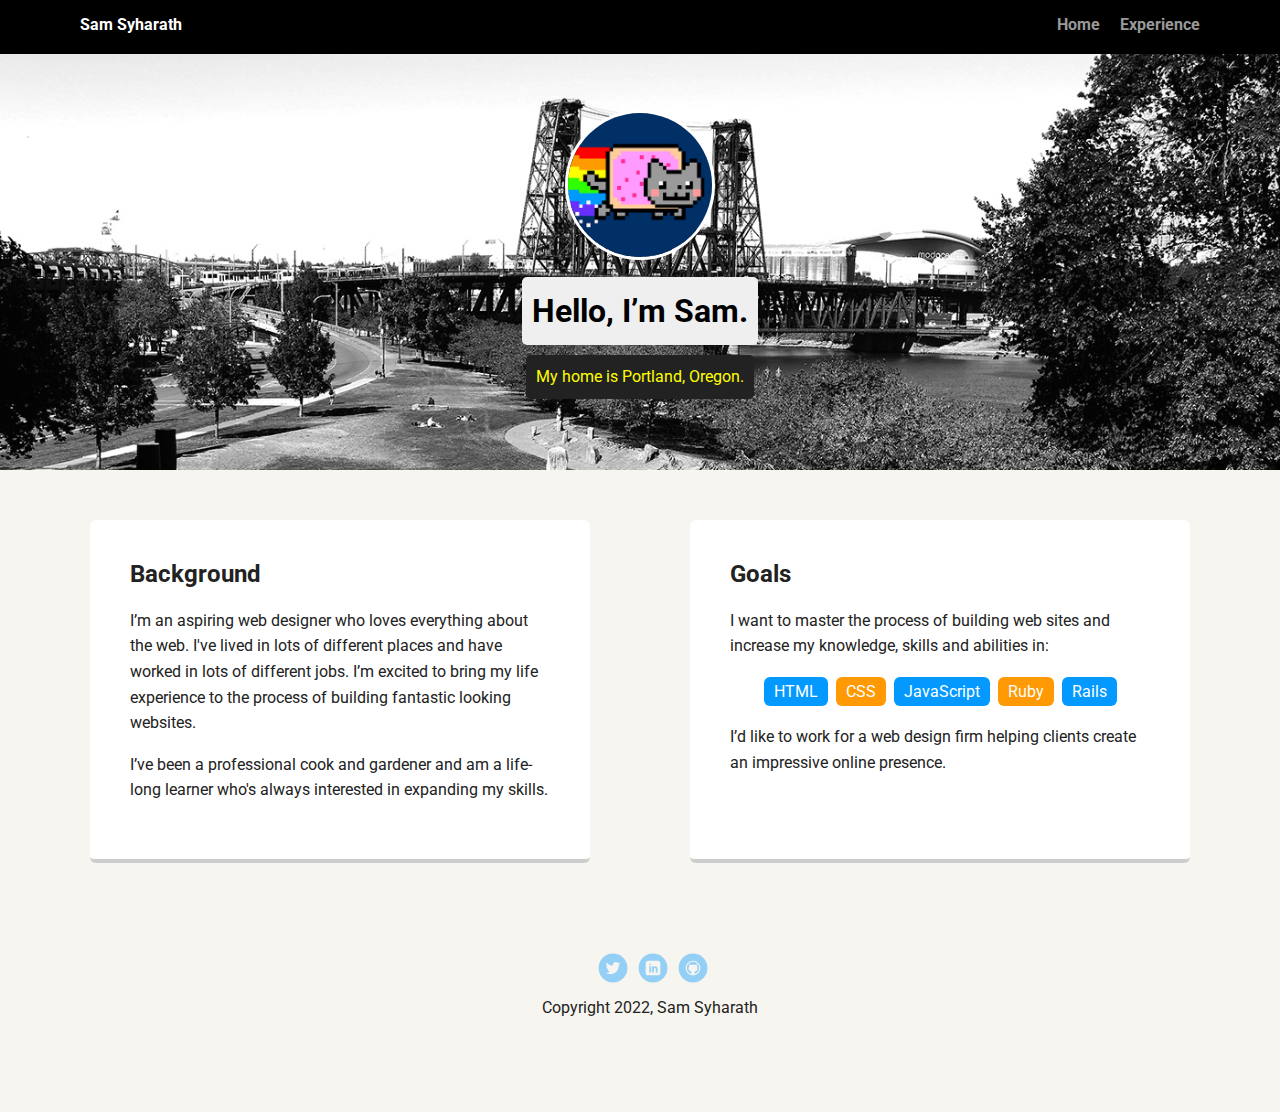
==== index.html @ 165d3abd "Added project source files" ====
<!doctype html>
<html lang="en">
<head>
  <meta charset="utf-8">
  <title>Sam Syharath's Profile</title>
  <meta name="viewport" content="width=device-width, initial-scale=1.0">
  <link rel="stylesheet" href="styles.css">
  <link href="https://fonts.googleapis.com/css?family=Muli%7CRoboto:400,300,500,700,900" rel="stylesheet"></head>
  <body>

    <div class="main-nav">
        <ul class="nav">
          <li class="name">Sam Syharath</li>
          <li><a href="#">Home</a></li>
          <li><a href="experience.html">Experience</a></li>
        </ul>
    </div>

    <header>
      <img src="images/me.png" alt="Drawing of Sam Syharath" class="profile-image">
      <h1 class="tag name">Hello, I’m Sam.</h1>
      <p class="tag location">My home is Portland, Oregon.</p>
    </header>

    <main class="flex">
      <div class="card">
        <h2>Background</h2>
        <p>I’m an aspiring web designer who loves everything about the web. I've lived in lots of different places and have worked in lots of different jobs. I’m excited to bring my life experience to the process of building fantastic looking websites.</p>
        <p>I’ve been a professional cook and gardener and am a life-long learner who's always interested in expanding my skills.</p>
      </div> 

      <div class="card">
        <h2>Goals</h2>
        <p>I want to master the process of building web sites and increase my knowledge, skills and abilities in:</p>
        <ul class="skills">
          <li>HTML</li>
          <li>CSS</li>
          <li>JavaScript</li>
          <li>Ruby</li>
          <li>Rails</li>
        </ul>
        <p>I’d like to work for a web design firm helping clients create an impressive online presence.</p>
      </div> 

    </main>
    <footer>
      <ul>
        <li><a href="#" class="social twitter">Twitter</a></li>
        <li><a href="#" class="social linkedin">LinkedIn</a></li>
        <li><a href="#" class="social github">Github</a></li>
      </ul>
      <p class="copyright">Copyright 2022, Sam Syharath</p>
    </footer>
  </body>
  </html>
---- styles.css ----
/* Global Layout Set-up */
* { 
  box-sizing: border-box;
}
  
body {
  margin: 0;
  padding: 0;
  text-align: center;
  font-family: 'Roboto', sans-serif;
  color: #222;
  background: #f7f5f0;
}
/* Link Styles */

a {
  text-decoration: none;
  color: #999;
}
a:hover {
  color: #6633ff;
}

/* Section Styles */

.main-nav {
  width: 100%;
  background: black;
  min-height: 30px;
  padding: 10px;
  position: fixed;
  text-align: center;
}
.nav {
  display: flex;
  justify-content: space-around;
  font-weight: 700;
  list-style-type: none;
  margin: 0 auto;
  padding: 0;
}

.nav .name {
    display: block;
    margin-right: auto;
    color: white;
}
.nav li {
  padding: 5px 10px 10px 10px;
}
.nav a {
  transition: all .5s;
}
.nav a:hover {
  color: white
}

header {
  text-align: center;
  background: url('images/portland.jpg') no-repeat top center ;
  background-size: cover;
  overflow: hidden;
  padding-top: 60px;
}
header {
  line-height: 1.5;
}
header .profile-image {
  margin-top: 50px;
  width: 150px;
  height: 150px;
  border-radius: 50%;
  border: 3px solid white;
  transition: all .5s;
}
header .profile-image:hover {
  transform: scale(1.2) rotate(5deg);
}
.tag {
  background-color: #efefef;
  color: black;
  padding: 10px;
  border-radius: 5px;
  display: table;
  margin: 10px auto;
} 
.location {
  background-color: #222;
  color: yellow;
}
.card {
  margin: 30px;
  padding: 20px 40px 40px;
  max-width: 500px;
  text-align: left;
  background: #fff;
  border-bottom: 4px solid #ccc;
  border-radius: 6px;
  transition: all .5s;
}
.card:hover {
  border-color: #ff99ff;
}

ul.skills {
  padding: 0;
  text-align: center;
}

.skills li {
  border-radius: 6px;
  display: inline-block;
  background: #ff9904;
  color: white;
  padding: 5px 10px;
  margin: 2px;
}

.skills li:nth-child(odd) {
  background: #0399ff;
}

footer {
  width: 100%;
  min-height: 30px;
  padding: 20px 0 40px 20px;
}

footer .copyright {
  top: -8px;
  font-size: .75em;
}

footer ul {
  list-style-type: none;
  margin: 0;
  padding: 0;
}

footer ul li {
  display: inline-block;
}

a.social {
  display: inline-block;
  text-indent: -9999px;
  margin-left: 5px;
  width: 30px;
  height: 30px;
  background-size: 30px 30px;
  opacity: .4;
  transition: all .5s;
}
a.twitter {
  background-image: url(images/twitter.svg);
}
a.linkedin {
  background-image: url(images/linkedin.svg);
}
a.github {
  background-image: url(images/github.svg);
}
a.social:hover {
  opacity: 1;
}
.clearfix {
  clear: both;
}

/* Styles for larger screens */
@media screen and (min-width: 720px) {
  
  .flex {
      display: -ms-flexbox;      /* TWEENER - IE 10 */
      display: flex; 
      max-width: 1200px;
      -ms-flex-pack: distribute;
      justify-content: space-around;
      margin: 0 auto;
  }

  header {
    min-height: 470px;
  }

  .nav {
    max-width: 1200px;
    padding: 0 30px;
  }


  main {
    padding-top: 20px;
  }

  main p {
    line-height: 1.6em;
  }

  footer {
    font-size: 1.3em;
    max-width: 1200px;
    margin: 40px auto;
  }

}
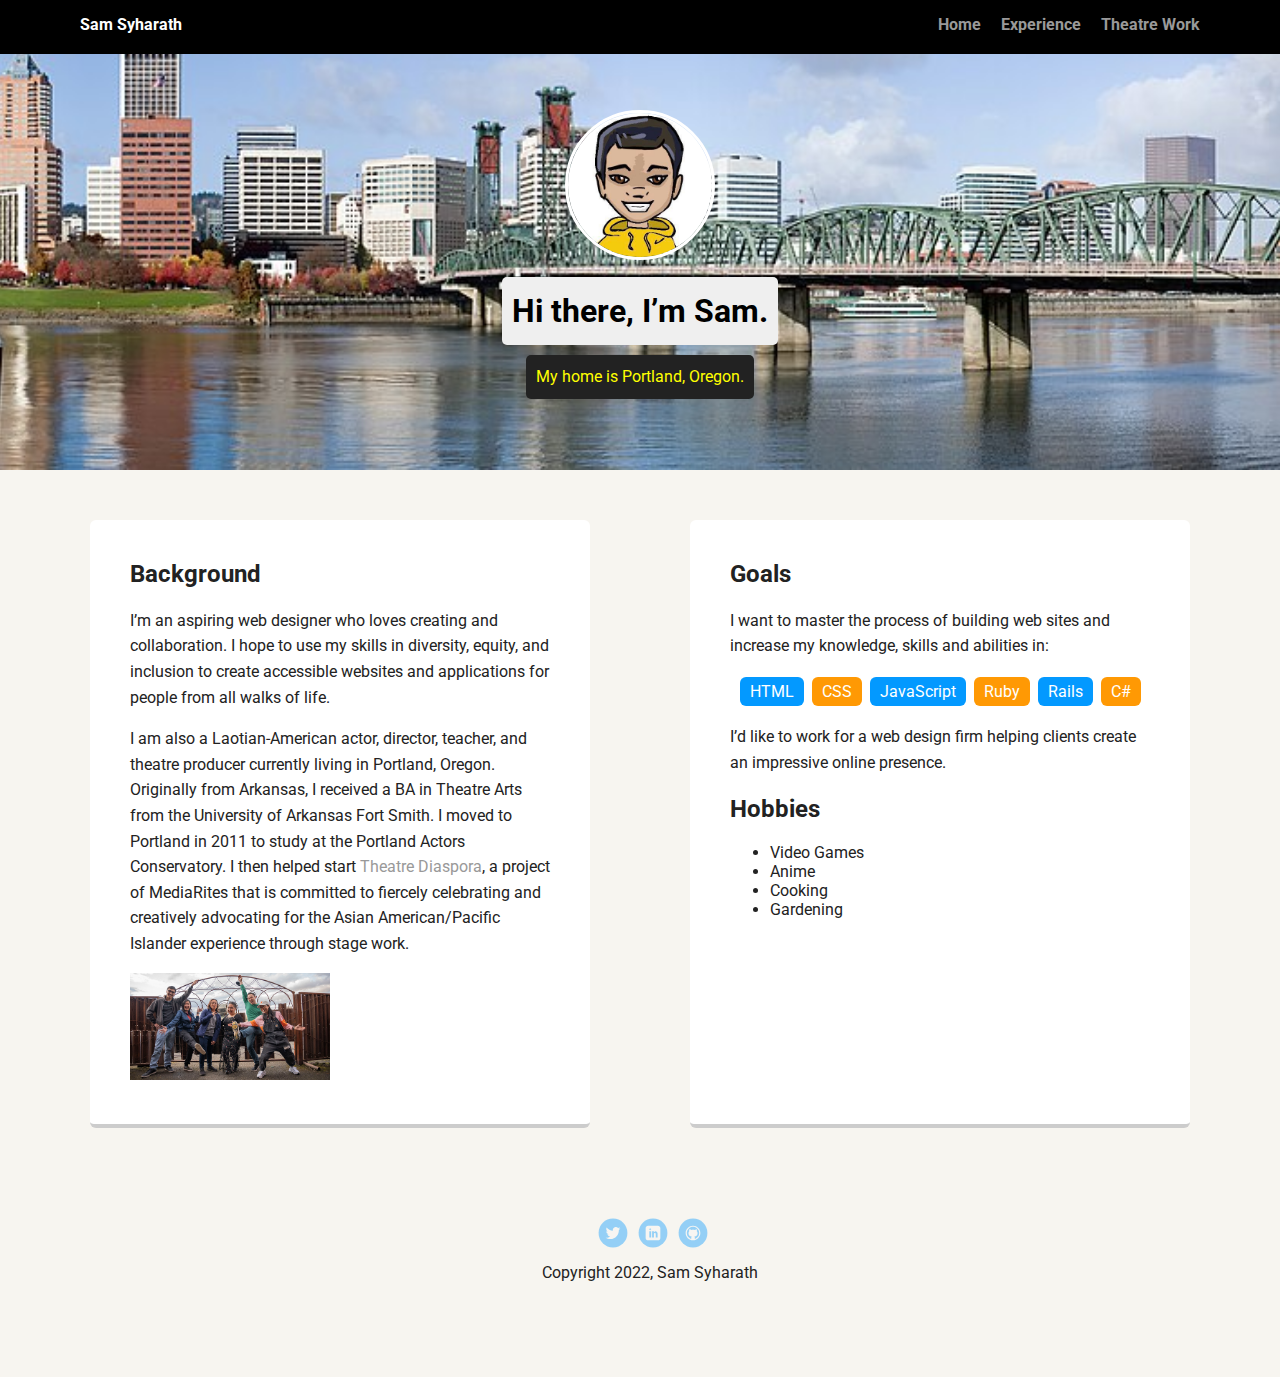
==== commit 5240c5ab: "Updated index and images" ====
--- a/index.html
+++ b/index.html
@@ -11,25 +11,27 @@
     <div class="main-nav">
         <ul class="nav">
           <li class="name">Sam Syharath</li>
-          <li><a href="#">Home</a></li>
+          <li><a href="index.html">Home</a></li>
           <li><a href="experience.html">Experience</a></li>
+          <li><a href="theatre.html">Theatre Work</a></li>
         </ul>
     </div>
 
     <header>
-      <img src="images/me.png" alt="Drawing of Sam Syharath" class="profile-image">
-      <h1 class="tag name">Hello, I’m Sam.</h1>
+      <img src="images/me.jpg" alt="Cartoon drawing of Sam Syharath" class="profile-image">
+      <h1 class="tag name">Hi there, I’m Sam.</h1>
       <p class="tag location">My home is Portland, Oregon.</p>
     </header>
 
     <main class="flex">
-      <div class="card">
+      <div class="card background">
         <h2>Background</h2>
-        <p>I’m an aspiring web designer who loves everything about the web. I've lived in lots of different places and have worked in lots of different jobs. I’m excited to bring my life experience to the process of building fantastic looking websites.</p>
-        <p>I’ve been a professional cook and gardener and am a life-long learner who's always interested in expanding my skills.</p>
+        <p>I’m an aspiring web designer who loves creating and collaboration. I hope to use my skills in diversity, equity, and inclusion to create accessible websites and applications for people from all walks of life.</p>
+        <p>I am also a Laotian-American actor, director, teacher, and theatre producer currently living in Portland, Oregon. Originally from Arkansas, I received a BA in Theatre Arts from the University of Arkansas Fort Smith. I moved to Portland in 2011 to study at the Portland Actors Conservatory. I then helped start <a href="https://theatrediaspora.org">Theatre Diaspora</a>, a project of MediaRites that is committed to fiercely celebrating and creatively advocating for the Asian American/Pacific Islander experience through stage work.</p>
+        <img src="images/diaspora.png" alt="Photo of theatre group" width="200" class="center">
       </div> 
 
-      <div class="card">
+      <div class="card goals">
         <h2>Goals</h2>
         <p>I want to master the process of building web sites and increase my knowledge, skills and abilities in:</p>
         <ul class="skills">
@@ -38,16 +40,24 @@
           <li>JavaScript</li>
           <li>Ruby</li>
           <li>Rails</li>
+          <li>C#</li>
         </ul>
         <p>I’d like to work for a web design firm helping clients create an impressive online presence.</p>
+        <p><h2>Hobbies</h2>
+          <ul>
+            <li>Video Games</li>
+            <li>Anime</li>
+            <li>Cooking</li>
+            <li>Gardening</li>
+          </ul>
       </div> 
 
     </main>
     <footer>
       <ul>
-        <li><a href="#" class="social twitter">Twitter</a></li>
-        <li><a href="#" class="social linkedin">LinkedIn</a></li>
-        <li><a href="#" class="social github">Github</a></li>
+        <li><a href="https://twitter.com/samsonsyharath" class="social twitter">Twitter</a></li>
+        <li><a href="https://www.linkedin.com/in/samson-syharath/" class="social linkedin">LinkedIn</a></li>
+        <li><a href="https://github.com/samsyharath" class="social github">Github</a></li>
       </ul>
       <p class="copyright">Copyright 2022, Sam Syharath</p>
     </footer>
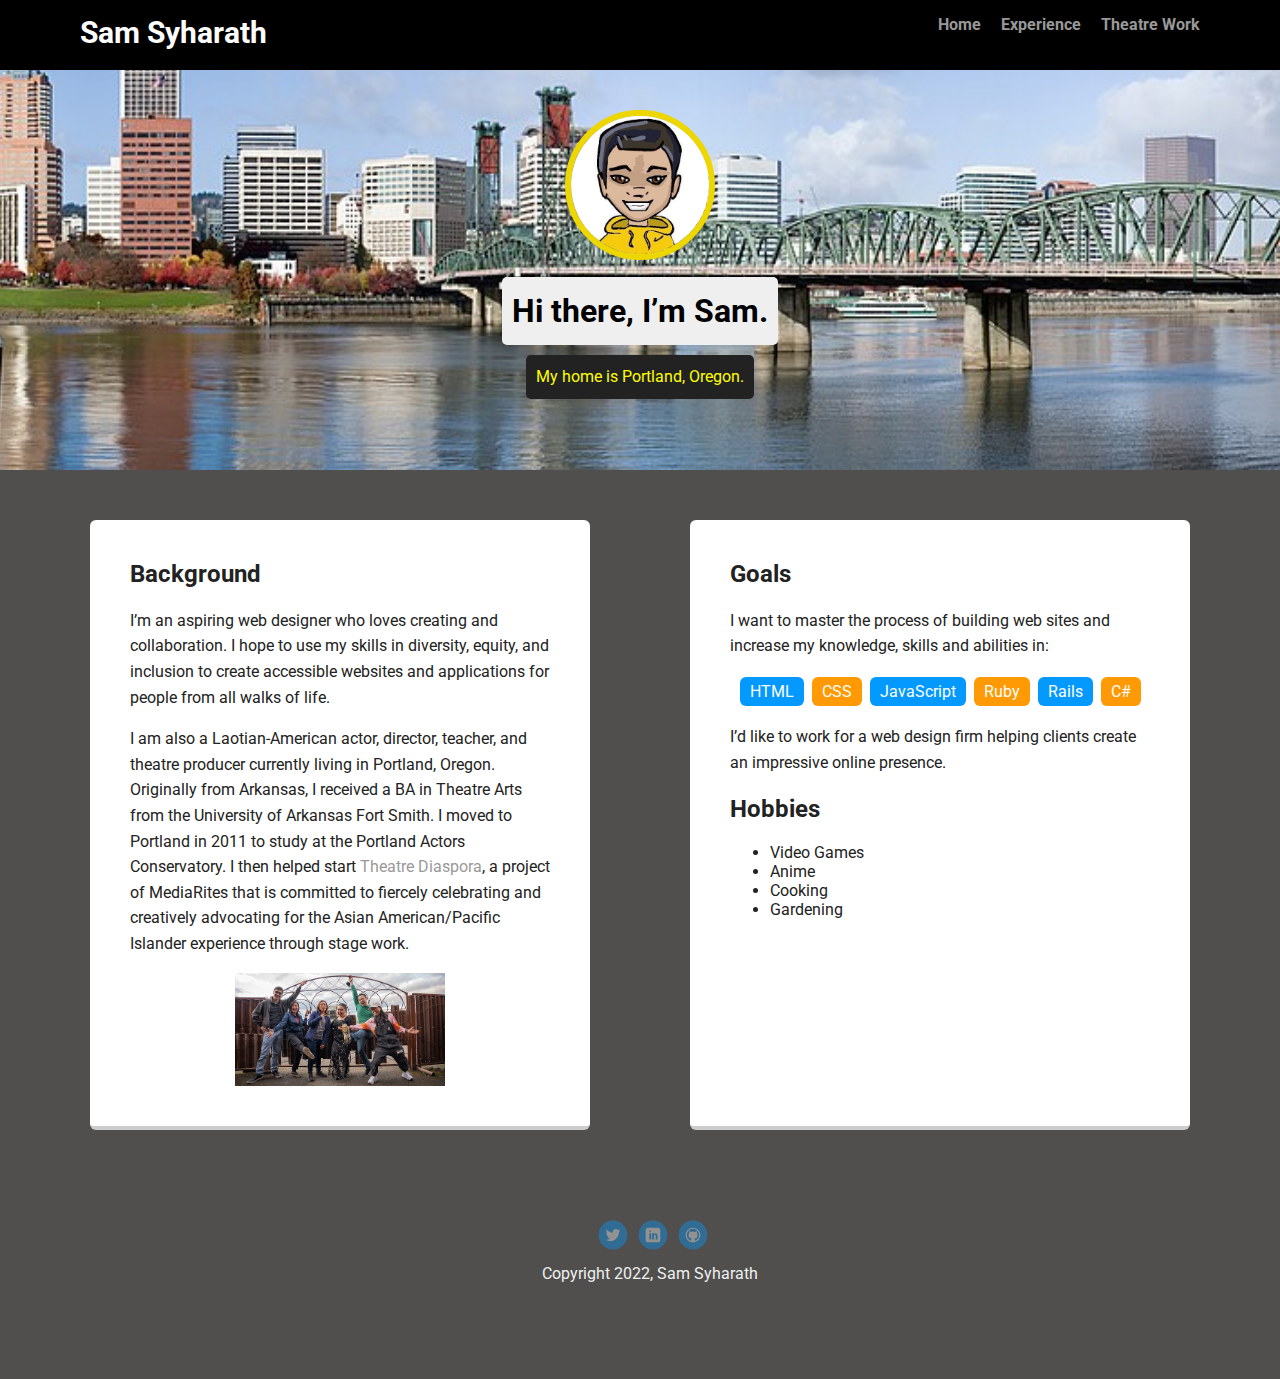
==== commit 437f41dd: "Updated divs to sections" ====
--- a/index.html
+++ b/index.html
@@ -8,14 +8,14 @@
   <link href="https://fonts.googleapis.com/css?family=Muli%7CRoboto:400,300,500,700,900" rel="stylesheet"></head>
   <body>
 
-    <div class="main-nav">
+    <nav class="main-nav">
         <ul class="nav">
           <li class="name">Sam Syharath</li>
           <li><a href="index.html">Home</a></li>
           <li><a href="experience.html">Experience</a></li>
           <li><a href="theatre.html">Theatre Work</a></li>
         </ul>
-    </div>
+      </nav>
 
     <header>
       <img src="images/me.jpg" alt="Cartoon drawing of Sam Syharath" class="profile-image">
@@ -24,14 +24,14 @@
     </header>
 
     <main class="flex">
-      <div class="card background">
+      <section class="card background">
         <h2>Background</h2>
         <p>I’m an aspiring web designer who loves creating and collaboration. I hope to use my skills in diversity, equity, and inclusion to create accessible websites and applications for people from all walks of life.</p>
         <p>I am also a Laotian-American actor, director, teacher, and theatre producer currently living in Portland, Oregon. Originally from Arkansas, I received a BA in Theatre Arts from the University of Arkansas Fort Smith. I moved to Portland in 2011 to study at the Portland Actors Conservatory. I then helped start <a href="https://theatrediaspora.org">Theatre Diaspora</a>, a project of MediaRites that is committed to fiercely celebrating and creatively advocating for the Asian American/Pacific Islander experience through stage work.</p>
         <img src="images/diaspora.png" alt="Photo of theatre group" width="200" class="center">
-      </div> 
+      </section> 
 
-      <div class="card goals">
+      <section class="card goals">
         <h2>Goals</h2>
         <p>I want to master the process of building web sites and increase my knowledge, skills and abilities in:</p>
         <ul class="skills">
@@ -50,7 +50,7 @@
             <li>Cooking</li>
             <li>Gardening</li>
           </ul>
-      </div> 
+        </section> 
 
     </main>
     <footer>
--- a/styles.css
+++ b/styles.css
@@ -9,7 +9,7 @@
   text-align: center;
   font-family: 'Roboto', sans-serif;
   color: #222;
-  background: #f7f5f0;
+  background: #504f4e;
 }
 /* Link Styles */
 
@@ -23,6 +23,12 @@
 
 /* Section Styles */
 
+.center {
+  display: block;
+  margin-left: auto;
+  margin-right: auto;
+  width: 50%;
+}
 .main-nav {
   width: 100%;
   background: black;
@@ -44,6 +50,7 @@
     display: block;
     margin-right: auto;
     color: white;
+    font-size: 30px;
 }
 .nav li {
   padding: 5px 10px 10px 10px;
@@ -70,7 +77,7 @@
   width: 150px;
   height: 150px;
   border-radius: 50%;
-  border: 3px solid white;
+  border: 6px solid rgb(238, 214, 1);
   transition: all .5s;
 }
 header .profile-image:hover {
@@ -129,6 +136,7 @@
 footer .copyright {
   top: -8px;
   font-size: .75em;
+  color:#efefef;
 }
 
 footer ul {
